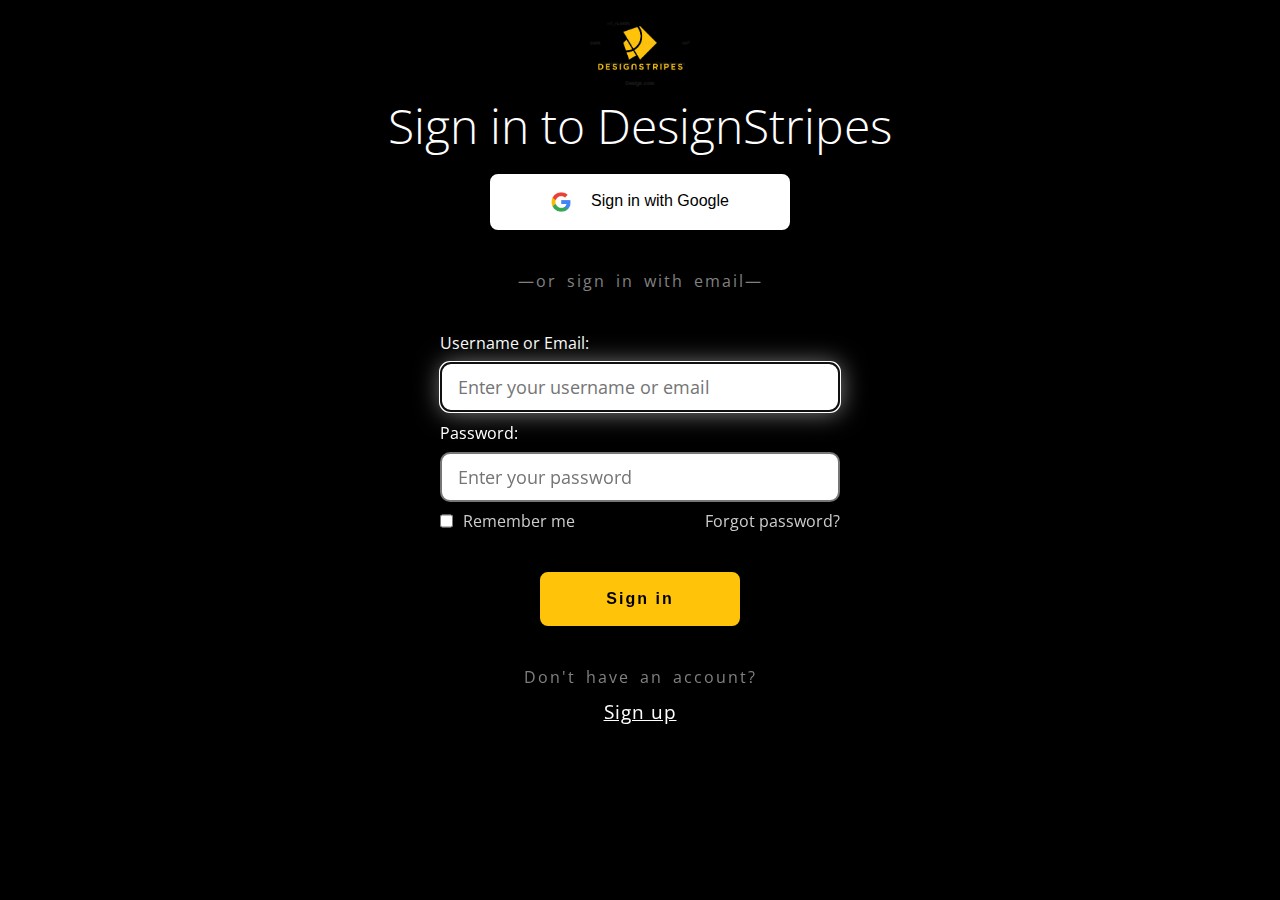
==== index.html @ 8f94adaa "Added favicon code" ====
<!DOCTYPE html>
<html lang="en">
  <head>
    <meta charset="UTF-8" />
    <meta name="viewport" content="width=device-width, initial-scale=1.0" />
    <!-- favicon code below -->
    <link
      rel="apple-touch-icon"
      sizes="180x180"
      href="Image/favicon_io/apple-touch-icon.png"
    />
    <link
      rel="icon"
      type="image/png"
      sizes="32x32"
      href="Image/favicon_io/favicon-32x32.png"
    />
    <link
      rel="icon"
      type="image/png"
      sizes="16x16"
      href="Image/favicon_io/favicon-16x16.png"
    />
    <link rel="manifest" href="Image/favicon_io/site.webmanifest" />
    <!-- favicon code above -->
    <title>Login Page</title>
    <link rel="stylesheet" href="CSS/main.css" />
  </head>
  <body>
    <div class="outer-container">
      <header class="sign-in-heading-container">
        <img
          src="Image/DesignStripes-Logo.png"
          alt="DesignStripes Logo"
          loading="lazy"
          title="DesignStripes"
          height="80"
          width="100"
        />
        <h1>Sign in to DesignStripes</h1>
      </header>
      <main>
        <button class="sign-in-with-google-button">
          <div class="button-align">
            <img
              src="Image/unnamed.png"
              class="google-logo"
              alt=""
              height="20"
              width="20"
            />Sign in with Google
          </div>
        </button>
        <div class="separator">&mdash;or sign in with email&mdash;</div>
        <div class="idPassword-container">
          <form action="https://httpbin.org/get" method="get">
            <div class="username-container">
              <label class="username-email" for="username-email"
                >Username or Email:</label
              >
              <input
                type="text"
                name="username/email"
                id="username-email"
                autofocus
                required
                placeholder="Enter your username or email"
              />
            </div>
            <div class="password-container">
              <label class="password" for="password">Password:</label>
              <input
                type="password"
                name="Password"
                id="password"
                required
                placeholder="Enter your password"
              />
              <div class="rememberMe-forgotPass">
                <div class="rememberMe-container">
                  <input type="checkbox" name="rememberMe" id="rememberMe" />
                  <label for="rememberMe" class="rememberMe">
                    Remember me
                  </label>
                </div>
                <a href="">Forgot password?</a>
              </div>
            </div>
          </form>
        </div>
        <button class="signIn">
          <span class="button-align">Sign in</span>
        </button>
        <div class="noAccount-container">
          <div class="separator">Don't have an account?</div>

          <a href="">Sign up</a>
        </div>
      </main>
    </div>
  </body>
</html>
---- CSS/main.css ----
@import url("https://fonts.googleapis.com/css2?family=Open+Sans&display=swap");
/*Notes*/
/* brand color: #ffc309; */
/*CSS RESET*/
* {
  margin: 0;
  padding: 0;
  box-sizing: border-box;
  /* outline: 1px solid red; */
}

body {
  font-family: "Open Sans";
  background-color: black;
  color: white;
  display: flex;
  justify-content: center;
  align-items: center;
  flex-flow: column;
}
.outer-container {
  padding: 1vw;
}
.sign-in-heading-container {
  min-width: 95vw;
  display: flex;
  flex-flow: column;
  align-items: center;
  margin-bottom: 1rem;
}
.sign-in-heading-container h1 {
  text-align: center;
  font-weight: 100;
  font-size: clamp(2rem, 3vw + 1rem, 3rem);
  color: white;
}

main {
  display: flex;
  align-items: center;
  flex-flow: column wrap;
  gap: 40px;
}
.sign-in-with-google-button {
  color: black;
  background-color: white;
  font-size: 1rem;
  padding: 1rem;
  border-style: solid;
  border-color: white;
  border-radius: 8px;
  width: 60vw;
  max-width: 300px;
  cursor: pointer;
}
.sign-in-with-google-button:hover {
  box-shadow: 1px 1px 25px grey;
}
.sign-in-with-google-button:focus {
  box-shadow: 1px 1px 25px grey;
}
.button-align {
  display: flex;
  justify-content: center;
  gap: 20px;
}
.separator {
  word-spacing: 4px;
  letter-spacing: 2px;
  width: 80vw;
  max-width: 400px;
  text-align: center;
  color: grey;
}
.idPassword-container form,
.username-container,
.password-container {
  display: flex;
  flex-flow: column;
  align-items: flex-start;
}
.idPassword-container form {
  gap: 10px;
}
.username-container,
.password-container {
  gap: 8px;
}
#password,
#username-email {
  height: 50px;
  width: 80vw;
  max-width: 400px;
  border-style: solid;
  border-radius: 10px;
  padding-left: 1rem;
  font-size: 1.1rem;
  font-family: "Open Sans";
}
#password:focus,
#username-email:focus {
  box-shadow: 1px 1px 25px grey;
}
.rememberMe-container {
  display: flex;
  flex-flow: row wrap;
  justify-content: space-between;

  gap: 10px;
}
.rememberMe {
  color: hsl(0, 0%, 80%);
}
.rememberMe-forgotPass {
  display: flex;
  flex-flow: row wrap;
  justify-content: space-between;
  width: 80vw;
  max-width: 400px;
}
.rememberMe-forgotPass a {
  color: hsl(0, 0%, 80%);
  text-decoration: none;
}
.rememberMe-forgotPass a:visited {
  color: hsl(0, 0%, 80%);
}

.rememberMe-forgotPass a:focus {
  box-shadow: 1px 1px 25px grey;
  text-decoration: underline;
}
.rememberMe-forgotPass a:hover {
  text-decoration: underline;
}
.rememberMe-forgotPass a:active {
  box-shadow: none;
}
.signIn {
  color: black;
  font-size: 1rem;
  font-weight: 600;
  letter-spacing: 2px;
  padding: 1rem;
  background-color: #ffc309;
  border-style: solid;
  border-color: #ffc309;
  border-radius: 8px;
  width: 40vw;
  max-width: 200px;
  cursor: pointer;
}
.signIn:hover {
  box-shadow: 1px 1px 25px grey;
}
.signIn:focus {
  box-shadow: 1px 1px 25px grey;
}
.button-align {
  display: flex;
  justify-content: center;
  gap: 20px;
}
.noAccount-container {
  width: 80vw;
  max-width: 400px;
  display: flex;
  flex-flow: column;
  justify-content: space-between;
  gap: 10px;
  align-items: center;
}
.noAccount-container p {
  color: hsl(0, 0%, 80%);
}
.noAccount-container a {
  color: white;
  font-family: "Open Sans";
  font-size: 1.2rem;
  letter-spacing: 1px;
}
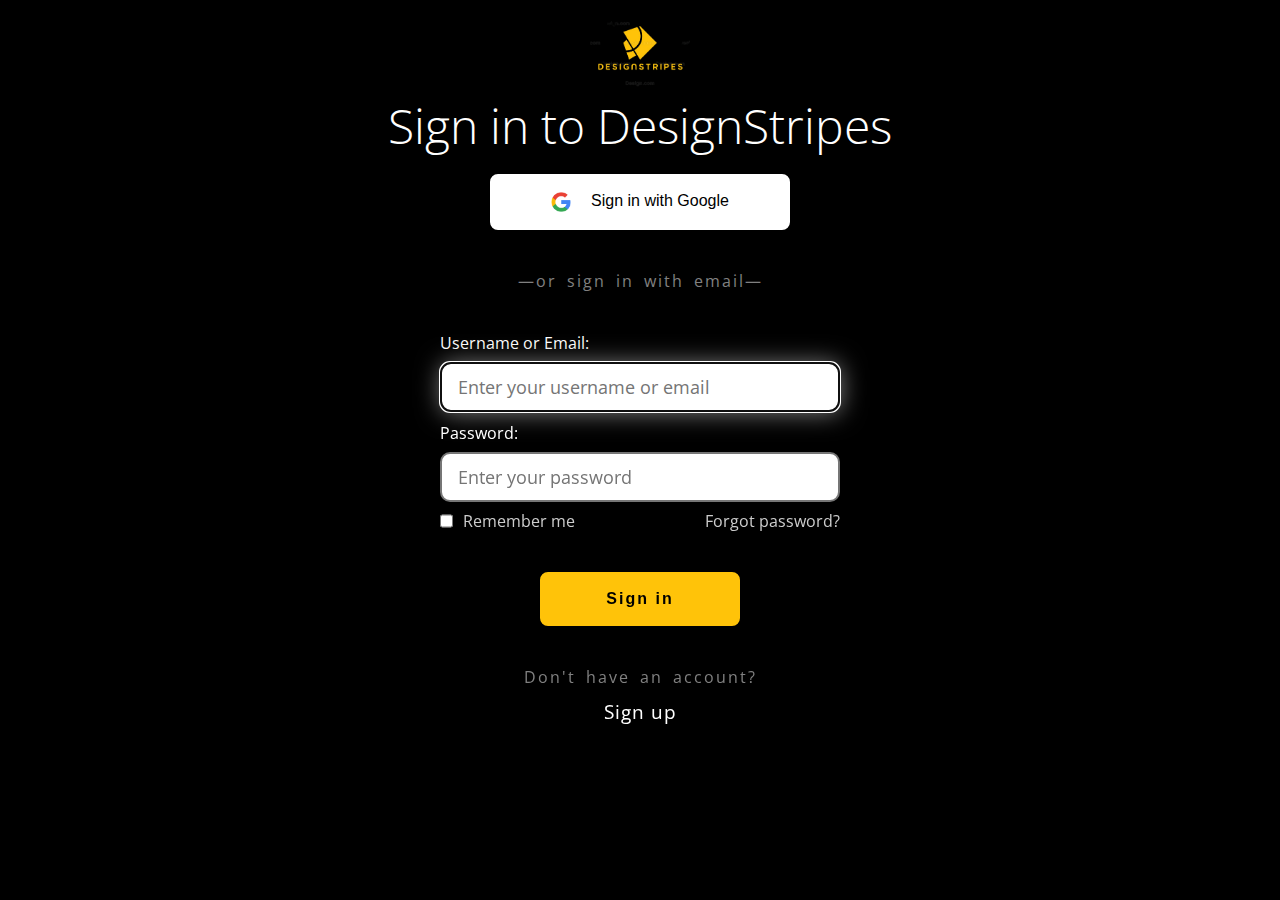
==== commit 6a40709e: "Activated signup link" ====
--- a/index.html
+++ b/index.html
@@ -1,8 +1,14 @@
 <!DOCTYPE html>
-<html lang="en">
+<html lang="en-US">
   <head>
     <meta charset="UTF-8" />
     <meta name="viewport" content="width=device-width, initial-scale=1.0" />
+    <meta
+      name="keywords"
+      content="DesignStripes Login, DesignStripes Login page, DesignStripes Sign in"
+    />
+    <meta name="author" content="DesignStripes" />
+    <meta name="description" content="This is DesignStripes' login page." />
     <!-- favicon code below -->
     <link
       rel="apple-touch-icon"
@@ -39,7 +45,7 @@
         />
         <h1>Sign in to DesignStripes</h1>
       </header>
-      <main>
+      <main class="index-main">
         <button class="sign-in-with-google-button">
           <div class="button-align">
             <img
@@ -83,7 +89,7 @@
                     Remember me
                   </label>
                 </div>
-                <a href="">Forgot password?</a>
+                <a href="forgotPassword.html">Forgot password?</a>
               </div>
             </div>
           </form>
@@ -94,7 +100,7 @@
         <div class="noAccount-container">
           <div class="separator">Don't have an account?</div>
 
-          <a href="">Sign up</a>
+          <a href="signUp.html">Sign up</a>
         </div>
       </main>
     </div>
--- a/CSS/main.css
+++ b/CSS/main.css
@@ -35,7 +35,7 @@
   color: white;
 }
 
-main {
+.index-main {
   display: flex;
   align-items: center;
   flex-flow: column wrap;
@@ -105,7 +105,6 @@
   display: flex;
   flex-flow: row wrap;
   justify-content: space-between;
-
   gap: 10px;
 }
 .rememberMe {
@@ -130,8 +129,9 @@
   box-shadow: 1px 1px 25px grey;
   text-decoration: underline;
 }
-.rememberMe-forgotPass a:hover {
-  text-decoration: underline;
+.rememberMe-forgotPass a:hover,
+.rememberMe-forgotPass a:focus {
+  text-decoration: underline solid #ffc309;
 }
 .rememberMe-forgotPass a:active {
   box-shadow: none;
@@ -178,4 +178,81 @@
   font-family: "Open Sans";
   font-size: 1.2rem;
   letter-spacing: 1px;
-}
+  text-decoration: none;
+}
+.noAccount-container a:hover,
+.noAccount-container a:focus {
+  text-decoration: underline solid #ffc309;
+}
+/* ///////////////////////Forgot password page////////////////////////// */
+.forgotPassword-outer-container {
+  padding: 10vh 10vw;
+  display: flex;
+  flex-flow: column wrap;
+  align-items: flex-start;
+  gap: 40px;
+}
+.forgotPassword-outer-container a img {
+  box-sizing: content-box;
+  display: block;
+  height: 25px;
+  width: 25px;
+  padding: 5px;
+  align-self: center;
+}
+@media screen and (min-width: 425px) {
+  .forgotPassword-outer-container a img {
+    display: none;
+  }
+}
+.forgotPassword-h1 {
+  width: 100%;
+}
+.forgotPassword-p {
+  width: 100%;
+  max-width: 500px;
+}
+.forgotPassword-outer-container form {
+  width: 100%;
+  display: flex;
+  flex-flow: column wrap;
+  align-items: flex-start;
+  gap: 30px;
+}
+.forgotPassword-email-label {
+  font-size: 1.5rem;
+}
+#email {
+  max-height: 50px;
+  height: 8vh;
+  width: 100%;
+  color: black;
+  background-color: white;
+  font-size: 1rem;
+  border-style: solid;
+  border-color: white;
+  border-radius: 8px;
+}
+.forgotPassword-button {
+  font-size: 1rem;
+  color: black;
+  background-color: #ffc309;
+  max-height: 50px;
+  height: 8vh;
+  width: 100%;
+  border-style: solid;
+  border-color: #ffc309;
+  border-radius: 8px;
+  cursor: pointer;
+}
+#email {
+  padding-left: 1rem;
+  font-family: "Open Sans";
+  font-size: 1.1rem;
+}
+#email:focus,
+#email:hover,
+.forgotPassword-button:hover,
+.forgotPassword-button:focus {
+  box-shadow: 1px 1px 25px grey;
+}
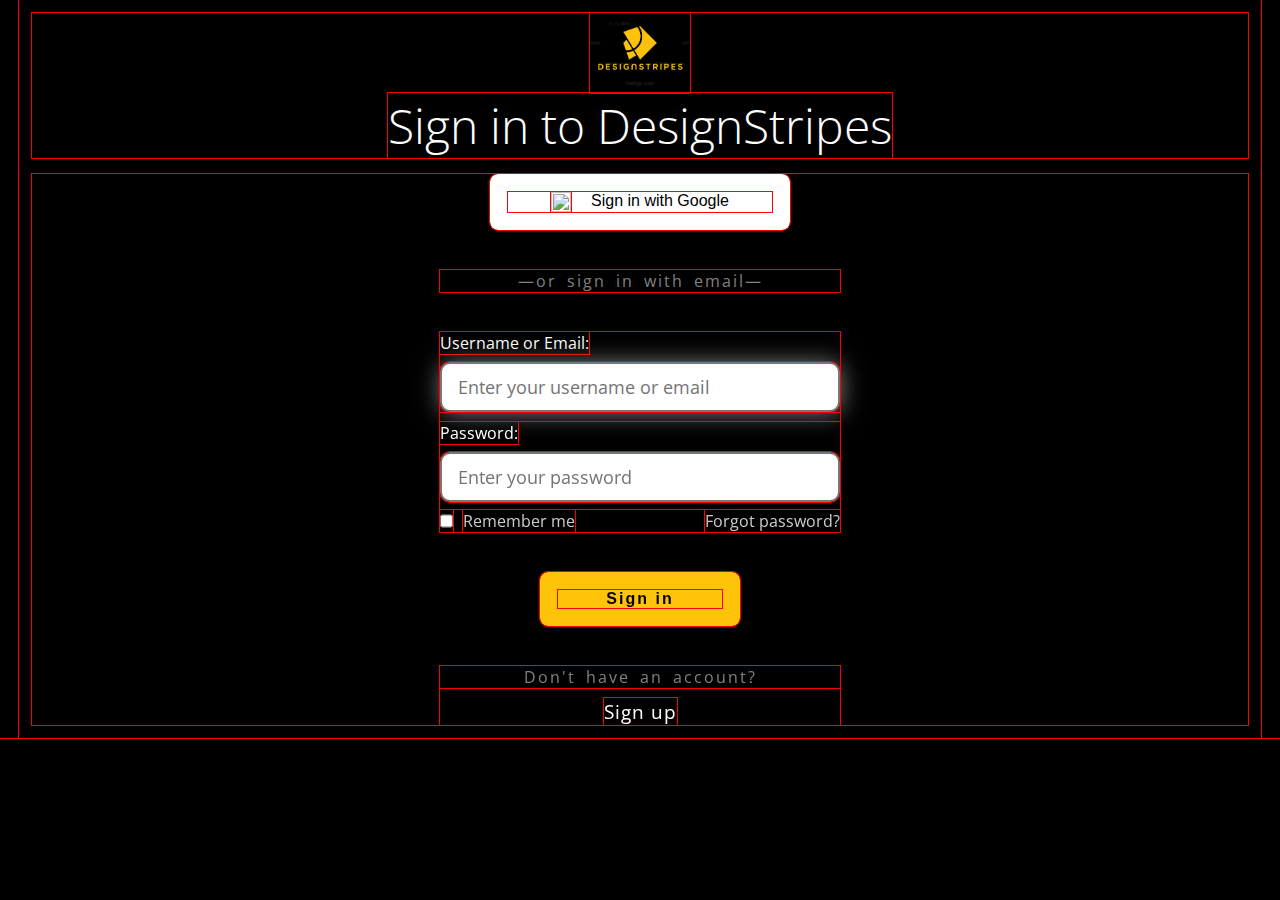
==== commit afebba13: "Renamed img file" ====
--- a/index.html
+++ b/index.html
@@ -49,7 +49,7 @@
         <button class="sign-in-with-google-button">
           <div class="button-align">
             <img
-              src="Image/unnamed.png"
+              src="Image/Icons/google-icon.png"
               class="google-logo"
               alt=""
               height="20"
--- a/CSS/main.css
+++ b/CSS/main.css
@@ -6,7 +6,7 @@
   margin: 0;
   padding: 0;
   box-sizing: border-box;
-  /* outline: 1px solid red; */
+  outline: 1px solid red;
 }
 
 body {
@@ -256,3 +256,48 @@
 .forgotPassword-button:focus {
   box-shadow: 1px 1px 25px grey;
 }
+/* ////////////////////////////////SignUp page/////////////////////////////// */
+.signUp-body-container {
+  font-family: "Open Sans";
+  display: flex;
+  flex-flow: row wrap;
+  justify-content: space-between;
+  align-items: center;
+}
+.signUp-header-container {
+  display: flex;
+  align-items: center;
+  justify-content: center;
+  flex-grow: 1;
+  min-height: 100vh;
+}
+.logo-figure {
+  display: flex;
+  justify-content: center;
+  align-items: center;
+}
+.logo-figure img {
+  height: 40%;
+  width: 40%;
+}
+.signUp-main-container {
+  flex-grow: 1;
+  display: flex;
+  flex-flow: column wrap;
+  align-items: center;
+  justify-content: flex-start;
+  min-height: 100vh;
+  padding: 2vw 6vw;
+}
+@media screen and (max-width: 425px) {
+  .signUp-header-container {
+    min-height: 17vh;
+  }
+  .logo-figure img {
+    height: 30%;
+    width: 30%;
+  }
+  .signUp-main-container h1{
+    font-size: 1.5rem;
+  }
+}
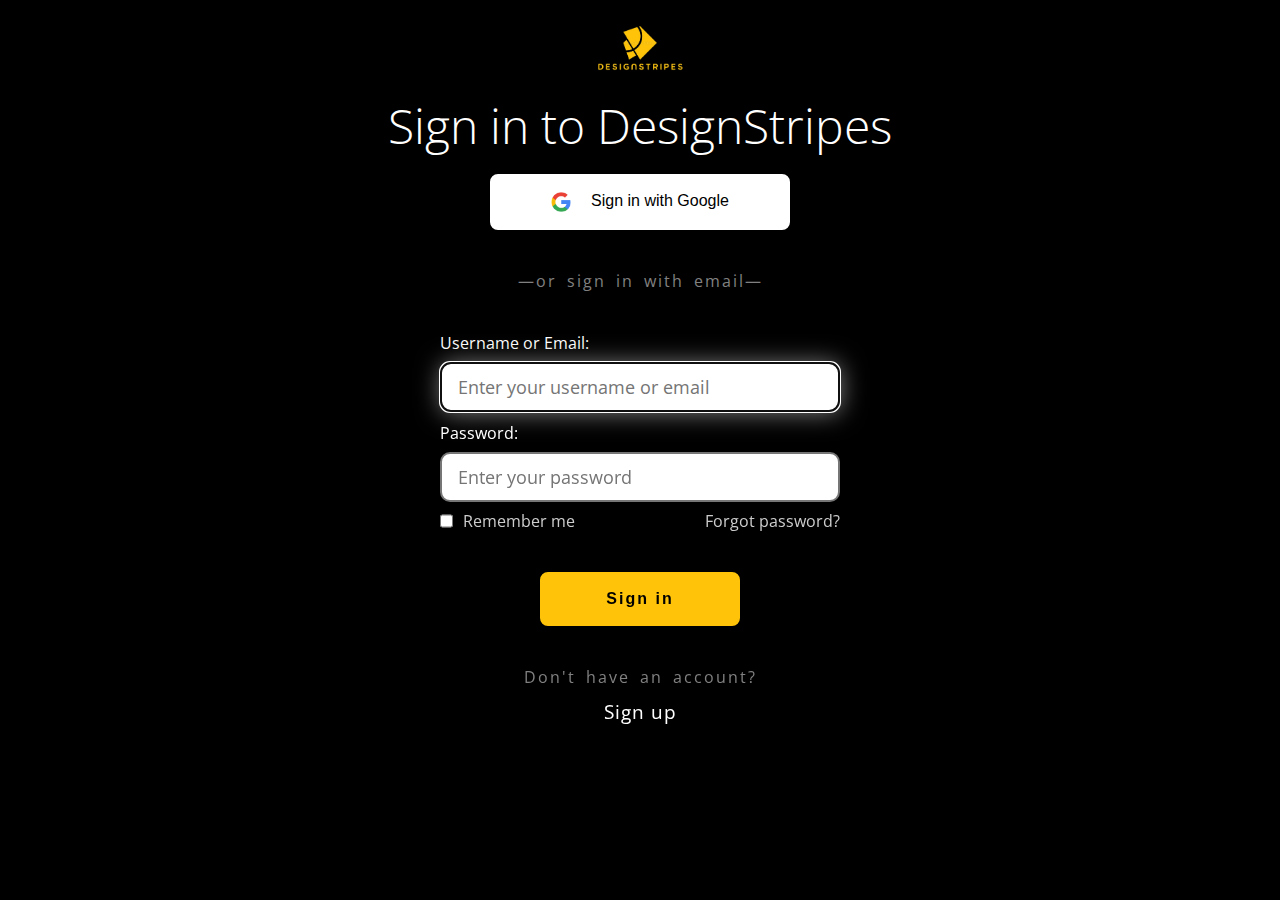
==== commit 04ee9074: "Convert image to webp" ====
--- a/index.html
+++ b/index.html
@@ -29,19 +29,18 @@
     />
     <link rel="manifest" href="Image/favicon_io/site.webmanifest" />
     <!-- favicon code above -->
+    <link rel="stylesheet" href="CSS/main.css" />
     <title>Login Page</title>
-    <link rel="stylesheet" href="CSS/main.css" />
   </head>
   <body>
     <div class="outer-container">
       <header class="sign-in-heading-container">
         <img
-          src="Image/DesignStripes-Logo.png"
+          src="Image/DesignStripes-Logo.webp"
           alt="DesignStripes Logo"
-          loading="lazy"
           title="DesignStripes"
-          height="80"
-          width="100"
+          height="447"
+          width="559"
         />
         <h1>Sign in to DesignStripes</h1>
       </header>
@@ -49,7 +48,7 @@
         <button class="sign-in-with-google-button">
           <div class="button-align">
             <img
-              src="Image/Icons/google-icon.png"
+              src="Image/Icons/google-icon.webp"
               class="google-logo"
               alt=""
               height="20"
--- a/CSS/main.css
+++ b/CSS/main.css
@@ -6,7 +6,7 @@
   margin: 0;
   padding: 0;
   box-sizing: border-box;
-  outline: 1px solid red;
+  /* outline: 1px solid red; */
 }
 
 body {
@@ -34,7 +34,10 @@
   font-size: clamp(2rem, 3vw + 1rem, 3rem);
   color: white;
 }
-
+.outer-container .sign-in-heading-container img {
+  height: 80px;
+  width: 100px;
+}
 .index-main {
   display: flex;
   align-items: center;
@@ -271,7 +274,7 @@
   flex-grow: 1;
   min-height: 100vh;
 }
-.logo-figure {
+.logo-figure a {
   display: flex;
   justify-content: center;
   align-items: center;
@@ -286,8 +289,13 @@
   flex-flow: column wrap;
   align-items: center;
   justify-content: flex-start;
+  row-gap: 22px;
   min-height: 100vh;
   padding: 2vw 6vw;
+}
+.signUp-main-container h1 {
+  width: 100%;
+  text-align: center;
 }
 @media screen and (max-width: 425px) {
   .signUp-header-container {
@@ -297,7 +305,225 @@
     height: 30%;
     width: 30%;
   }
-  .signUp-main-container h1{
+  .signUp-main-container h1 {
     font-size: 1.5rem;
   }
 }
+.signUp-with-button {
+  color: black;
+  background-color: white;
+  font-size: 1rem;
+  padding: 1rem;
+  border-style: solid;
+  border-color: white;
+  border-radius: 8px;
+  width: 60vw;
+  max-width: 300px;
+  cursor: pointer;
+}
+.signUp-button-align {
+  display: flex;
+  flex-flow: row nowrap;
+  justify-content: center;
+  align-items: center;
+}
+.button-text {
+  width: 100%;
+  text-align: center;
+}
+.signUp-with-button:hover {
+  box-shadow: 1px 1px 25px grey;
+}
+.signUp-with-button:focus {
+  box-shadow: 1px 1px 25px grey;
+}
+.signUp-bottom-container {
+  color: grey;
+  width: 100%;
+  display: flex;
+  flex-flow: column nowrap;
+  align-items: center;
+  justify-content: flex-start;
+  gap: 20px;
+  text-align: center;
+}
+.signUp-agreement-container {
+  width: 90vw;
+  max-width: 400px;
+}
+.signUp-agreement-container a,
+.signUp-agreement-container a:visited,
+.signUp-bottom-container a:visited,
+.signUp-bottom-container a {
+  color: grey;
+}
+/* ///////////////////////////////////////Sign up form page///////////////////////////////////////////// */
+.formStep1-body-container {
+  font-family: "Open Sans";
+  background-color: black;
+  color: white;
+  display: flex;
+  flex-direction: column nowrap;
+  justify-content: flex-start;
+  align-items: center;
+  /* outline: 6px dotted green; */
+  gap: 10px;
+}
+.formStep1-header {
+  width: 100%;
+}
+.formStep1-icon-container {
+  display: flex;
+  flex-flow: row wrap;
+  justify-content: space-between;
+  align-items: center;
+
+  outline: 2px dashed black;
+  margin: 1rem;
+}
+.formStep1-icon-container img {
+  display: block;
+}
+.formStep1-icon-container a .brandLogo {
+  height: 80px;
+  width: 100px;
+}
+.formStep1-icon-container a .backIcon {
+  height: 25px;
+  width: 25px;
+}
+.formStep1-progress-container {
+  width: 100%;
+}
+.formStep1-steps-nav {
+  display: flex;
+  justify-content: space-evenly;
+  align-items: center;
+  flex-flow: row wrap;
+}
+.step {
+  outline: 3px solid #ffc309;
+  display: flex;
+  flex-flow: column nowrap;
+  align-items: center;
+  justify-content: center;
+  border-radius: 8px;
+  height: 60px;
+  width: 60px;
+  display: flex;
+  flex-flow: column nowrap;
+  align-items: center;
+  justify-content: center;
+}
+.step-circle {
+  height: 30px;
+  width: 30px;
+  color: black;
+  background-color: white;
+  border-radius: 50%;
+  text-align: center;
+  font-size: 1rem;
+}
+.step .step-name {
+  font-size: 0.8rem;
+}
+.step-activated {
+  background-color: #ffc309;
+  color: black;
+  font-weight: 900;
+  border-color: #ffc309;
+  box-shadow: 0px 4px 12px grey;
+}
+.formStep1-container {
+  /* padding:1rem; */
+  /* outline: 3px solid purple; */
+  /* width: 95vw; */
+  display: flex;
+  justify-content: center;
+  align-items: flex-start;
+}
+.formStep1-container form {
+  /* outline: 3px dotted yellow; */
+  padding: 1rem 10vw;
+  width: 95vw;
+  display: flex;
+  flex-flow: column wrap;
+  align-items: center;
+  /* row-gap: 20px; */
+}
+.formStep1-email {
+  padding: 1rem 1rem 1rem 0rem;
+  /* outline: 2px dashed red; */
+  width: 100%;
+  height: 50px;
+}
+#formStep1-email-input {
+  padding: 1rem;
+  /* outline: 2px dashed red; */
+  width: 100%;
+  height: 50px;
+  font-size: 1rem;
+}
+.formStep1-phone {
+  padding: 1rem 1rem 1rem 0rem;
+  /* outline: 2px dashed red; */
+  width: 100%;
+  height: 50px;
+}
+#phone {
+  padding: 1rem;
+  /* outline: 2px dashed red; */
+  width: 100%;
+  height: 50px;
+  font-size: 1rem;
+}
+.formStep1-button-container {
+  /* padding: 1rem; */
+  /* outline: 2px dashed yellow; */
+  display: flex;
+  flex-flow: row wrap;
+  justify-content: center;
+  width: 100%;
+  margin-top: 2rem;
+}
+
+.formStep1-button-container a .button {
+  width: 100%;
+  padding: 1rem 4rem;
+  font-size: 1rem;
+  font-weight: 900;
+  border-radius: 8px;
+  cursor: pointer;
+  background-color: #ffc309;
+}
+/*Box-shaddow style*/
+.formStep1-button-container a .button:focus,
+.formStep1-button-container a .button:hover,
+#phone:hover,
+#phone:focus,
+#formStep1-email-input:hover,
+#formStep1-email-input:focus {
+  box-shadow: 1px 1px 25px grey;
+}
+.formStep1-button-container a {
+  text-decoration: none;
+  color: black;
+}
+.formStep1-button-container a:visited {
+  color: black;
+}
+/* /////////////////////////////////CompleteSignUp page///////////////////////////////////////// */
+.completeSignUp-container {
+  background-color: black;
+  width: auto;
+  height: 100vh;
+
+  background-image: radial-gradient(
+    circle 200px at center,
+    #ffc309 50%,
+    black 50%
+  );
+  display: flex;
+  justify-content: center;
+  align-items: center;
+}
